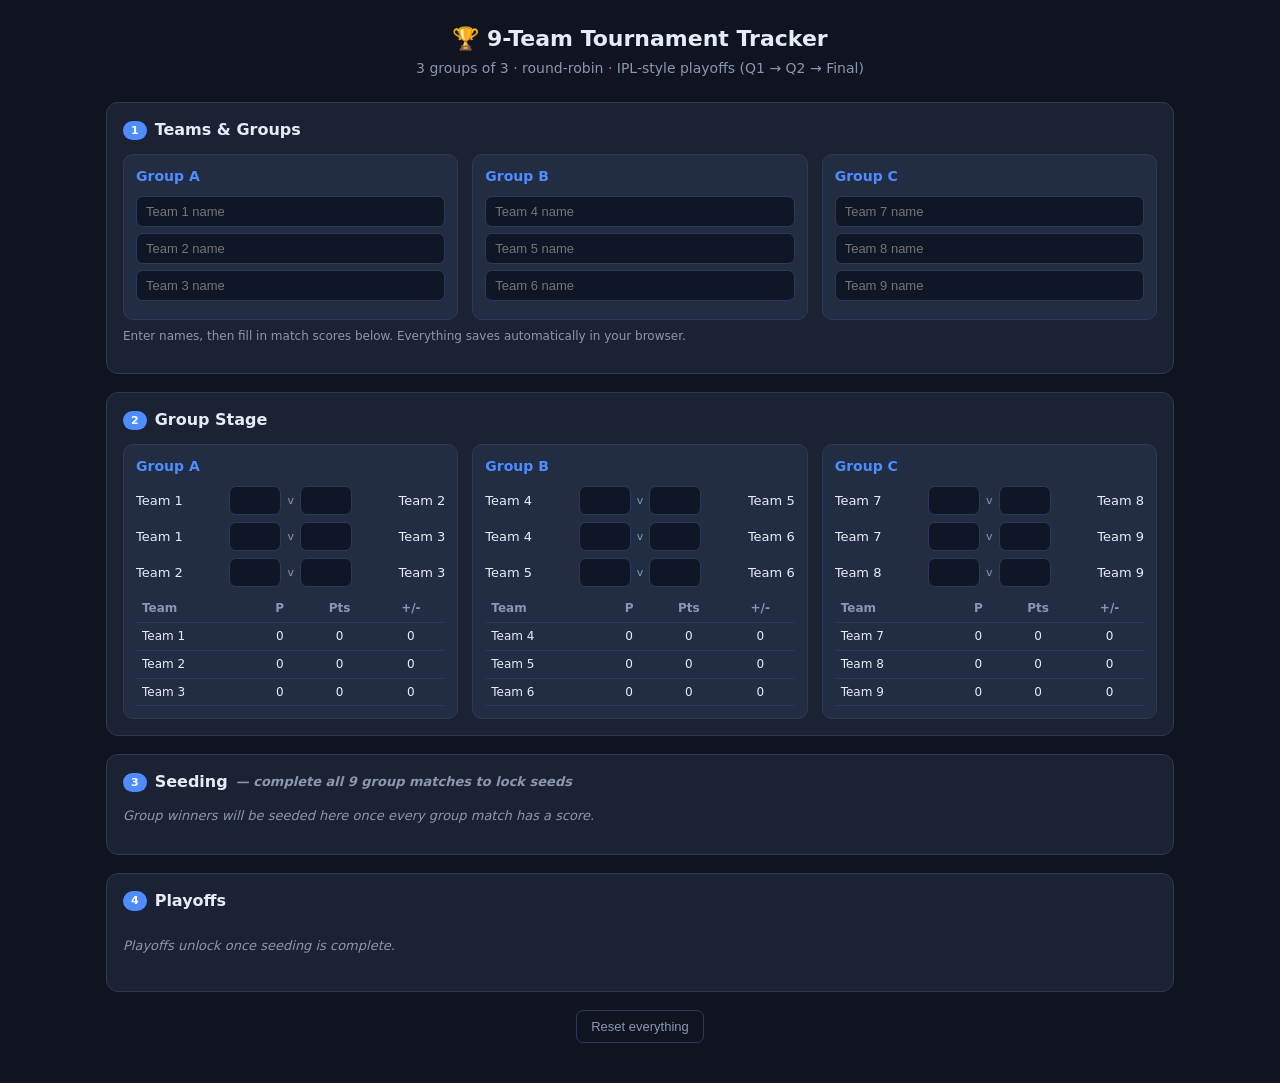
==== index.html @ 706b5936 "9-team tournament tracker: groups + IPL-style playoffs" ====
<!DOCTYPE html>
<html lang="en">
<head>
<meta charset="UTF-8" />
<meta name="viewport" content="width=device-width, initial-scale=1.0" />
<title>9-Team Tournament — Groups + IPL Playoffs</title>
<style>
  :root {
    --bg: #0f1420;
    --card: #1a2233;
    --card2: #222c42;
    --line: #2e3a55;
    --txt: #e6ecf7;
    --muted: #8b97b0;
    --accent: #4f8cff;
    --win: #2ecc71;
    --gold: #ffcb45;
  }
  * { box-sizing: border-box; }
  body {
    margin: 0; font-family: system-ui, -apple-system, Segoe UI, Roboto, sans-serif;
    background: var(--bg); color: var(--txt); line-height: 1.4;
  }
  header {
    padding: 24px 16px 8px; text-align: center;
  }
  header h1 { margin: 0 0 4px; font-size: 22px; }
  header p { margin: 0; color: var(--muted); font-size: 14px; }
  main { max-width: 1100px; margin: 0 auto; padding: 16px; }
  .section { background: var(--card); border: 1px solid var(--line); border-radius: 12px; padding: 16px; margin-bottom: 18px; }
  .section h2 { margin: 0 0 12px; font-size: 16px; display: flex; align-items: center; gap: 8px; }
  .badge { background: var(--accent); color: #fff; font-size: 11px; padding: 2px 8px; border-radius: 99px; }
  .grid3 { display: grid; grid-template-columns: repeat(3, 1fr); gap: 14px; }
  @media (max-width: 720px) { .grid3 { grid-template-columns: 1fr; } }
  .group { background: var(--card2); border: 1px solid var(--line); border-radius: 10px; padding: 12px; }
  .group h3 { margin: 0 0 10px; font-size: 14px; color: var(--accent); }
  input[type=text] {
    width: 100%; background: #0f1626; border: 1px solid var(--line); color: var(--txt);
    border-radius: 7px; padding: 7px 9px; font-size: 13px; margin-bottom: 6px;
  }
  input[type=number] {
    width: 52px; background: #0f1626; border: 1px solid var(--line); color: var(--txt);
    border-radius: 7px; padding: 6px; font-size: 13px; text-align: center;
  }
  input:focus { outline: 1px solid var(--accent); border-color: var(--accent); }
  table { width: 100%; border-collapse: collapse; font-size: 12px; margin-top: 8px; }
  th, td { padding: 5px 6px; text-align: center; border-bottom: 1px solid var(--line); }
  th { color: var(--muted); font-weight: 600; }
  td.name { text-align: left; }
  tr.leader td { color: var(--gold); font-weight: 700; }
  .match { display: flex; align-items: center; gap: 6px; margin-bottom: 7px; font-size: 13px; }
  .match .t { flex: 1; min-width: 0; overflow: hidden; text-overflow: ellipsis; white-space: nowrap; }
  .match .t.right { text-align: right; }
  .match .vs { color: var(--muted); font-size: 11px; }
  .winnerTag { color: var(--win); font-weight: 700; }
  .playoffs { display: grid; grid-template-columns: repeat(3, 1fr); gap: 14px; align-items: start; }
  @media (max-width: 720px) { .playoffs { grid-template-columns: 1fr; } }
  .po { background: var(--card2); border: 1px solid var(--line); border-radius: 10px; padding: 12px; }
  .po h4 { margin: 0 0 4px; font-size: 13px; }
  .po .desc { color: var(--muted); font-size: 11px; margin-bottom: 10px; }
  .po.final { border-color: var(--gold); }
  .champion { text-align: center; font-size: 20px; font-weight: 800; color: var(--gold); margin-top: 6px; }
  .seedline { font-size: 13px; padding: 6px 0; border-bottom: 1px solid var(--line); display: flex; gap: 8px; }
  .seedline .s { color: var(--accent); font-weight: 700; width: 56px; }
  .pending { color: var(--muted); font-style: italic; font-size: 13px; }
  button {
    background: var(--accent); color: #fff; border: none; border-radius: 7px;
    padding: 8px 14px; font-size: 13px; cursor: pointer;
  }
  button.ghost { background: transparent; border: 1px solid var(--line); color: var(--muted); }
  .toolbar { display: flex; gap: 10px; justify-content: center; margin: 4px 0 24px; }
  .hint { color: var(--muted); font-size: 12px; margin-top: 8px; }
</style>
</head>
<body>
<header>
  <h1>🏆 9-Team Tournament Tracker</h1>
  <p>3 groups of 3 · round-robin · IPL-style playoffs (Q1 → Q2 → Final)</p>
</header>
<main>
  <section class="section">
    <h2><span class="badge">1</span> Teams &amp; Groups</h2>
    <div class="grid3" id="setup"></div>
    <p class="hint">Enter names, then fill in match scores below. Everything saves automatically in your browser.</p>
  </section>

  <section class="section">
    <h2><span class="badge">2</span> Group Stage</h2>
    <div class="grid3" id="groups"></div>
  </section>

  <section class="section">
    <h2><span class="badge">3</span> Seeding <span class="pending" id="seedStatus"></span></h2>
    <div id="seeds"></div>
  </section>

  <section class="section">
    <h2><span class="badge">4</span> Playoffs</h2>
    <div class="playoffs" id="playoffs"></div>
    <div class="champion" id="champion"></div>
  </section>

  <div class="toolbar">
    <button class="ghost" id="resetBtn">Reset everything</button>
  </div>
</main>

<script>
const GROUPS = ["A", "B", "C"];
// 3 round-robin matches per group of 3 teams (indices within the group)
const PAIRS = [[0, 1], [0, 2], [1, 2]];
const KEY = "tournament9-v1";

const blank = () => ({
  teams: Array(9).fill(""),
  group: { A: PAIRS.map(() => ({ a: "", b: "" })),
           B: PAIRS.map(() => ({ a: "", b: "" })),
           C: PAIRS.map(() => ({ a: "", b: "" })) },
  playoff: { q1: { a: "", b: "" }, q2: { a: "", b: "" }, final: { a: "", b: "" } },
});

let state = load();

function load() {
  try {
    const s = JSON.parse(localStorage.getItem(KEY));
    if (s && s.teams && s.teams.length === 9) return s;
  } catch (e) {}
  return blank();
}
function save() { localStorage.setItem(KEY, JSON.stringify(state)); }

// group g -> array of 3 global team indices
function groupTeamIndex(g, localIdx) {
  return GROUPS.indexOf(g) * 3 + localIdx;
}
function teamName(globalIdx) {
  return state.teams[globalIdx] || `Team ${globalIdx + 1}`;
}
function num(v) { return v === "" || v === null ? null : Number(v); }

// Compute standings for one group. Returns rows sorted best-first.
function standings(g) {
  const rows = [0, 1, 2].map(li => ({
    li, gi: groupTeamIndex(g, li), name: teamName(groupTeamIndex(g, li)),
    pld: 0, pts: 0, sf: 0, sa: 0,
  }));
  state.group[g].forEach((m, mi) => {
    const a = num(m.a), b = num(m.b);
    if (a === null || b === null) return;
    const [la, lb] = PAIRS[mi];
    const ra = rows.find(r => r.li === la), rb = rows.find(r => r.li === lb);
    ra.pld++; rb.pld++; ra.sf += a; ra.sa += b; rb.sf += b; rb.sa += a;
    if (a > b) ra.pts += 2; else if (b > a) rb.pts += 2; else { ra.pts++; rb.pts++; }
  });
  rows.forEach(r => r.diff = r.sf - r.sa);
  rows.sort((x, y) => y.pts - x.pts || y.diff - x.diff || y.sf - x.sf);
  return rows;
}

function groupComplete(g) {
  return state.group[g].every(m => num(m.a) !== null && num(m.b) !== null);
}

// The seeded group winners (only when all groups complete). Seeds 1..3 best-first.
function seeds() {
  if (!GROUPS.every(groupComplete)) return null;
  const winners = GROUPS.map(g => {
    const top = standings(g)[0];
    return { g, ...top };
  });
  winners.sort((x, y) => y.pts - x.pts || y.diff - x.diff || y.sf - x.sf);
  return winners; // [seed1, seed2, seed3]
}

// winner of a match object given two team objects {gi,name}; null if no result/tie
function matchWinner(m) {
  const a = num(m.a), b = num(m.b);
  if (a === null || b === null || a === b) return null;
  return a > b ? "a" : "b";
}

function render() {
  renderSetup();
  renderGroups();
  renderSeeds();
  renderPlayoffs();
  save();
}

function renderSetup() {
  const el = document.getElementById("setup");
  el.innerHTML = GROUPS.map(g => `
    <div class="group">
      <h3>Group ${g}</h3>
      ${[0, 1, 2].map(li => {
        const gi = groupTeamIndex(g, li);
        return `<input type="text" data-team="${gi}" placeholder="Team ${gi + 1} name" value="${escapeHtml(state.teams[gi])}" />`;
      }).join("")}
    </div>`).join("");
  el.querySelectorAll("input[data-team]").forEach(inp => {
    inp.addEventListener("input", e => {
      state.teams[+e.target.dataset.team] = e.target.value;
      // re-render dependent views but keep focus on this input
      renderGroups(); renderSeeds(); renderPlayoffs(); save();
    });
  });
}

function renderGroups() {
  const el = document.getElementById("groups");
  el.innerHTML = GROUPS.map(g => {
    const rows = standings(g);
    const matches = PAIRS.map((p, mi) => {
      const m = state.group[g][mi];
      const w = matchWinner(m);
      const an = teamName(groupTeamIndex(g, p[0]));
      const bn = teamName(groupTeamIndex(g, p[1]));
      return `<div class="match">
        <span class="t ${w === 'a' ? 'winnerTag' : ''}">${escapeHtml(an)}</span>
        <input type="number" min="0" data-g="${g}" data-m="${mi}" data-s="a" value="${m.a}" />
        <span class="vs">v</span>
        <input type="number" min="0" data-g="${g}" data-m="${mi}" data-s="b" value="${m.b}" />
        <span class="t right ${w === 'b' ? 'winnerTag' : ''}">${escapeHtml(bn)}</span>
      </div>`;
    }).join("");
    const table = `<table>
      <tr><th class="name" style="text-align:left">Team</th><th>P</th><th>Pts</th><th>+/-</th></tr>
      ${rows.map((r, i) => `<tr class="${i === 0 && groupComplete(g) ? 'leader' : ''}">
        <td class="name">${escapeHtml(r.name)}${i === 0 && groupComplete(g) ? ' 🥇' : ''}</td>
        <td>${r.pld}</td><td>${r.pts}</td><td>${r.diff > 0 ? '+' : ''}${r.diff}</td></tr>`).join("")}
    </table>`;
    return `<div class="group"><h3>Group ${g}</h3>${matches}${table}</div>`;
  }).join("");
  el.querySelectorAll("input[type=number]").forEach(inp => {
    inp.addEventListener("input", e => {
      const { g, m, s } = e.target.dataset;
      state.group[g][+m][s] = e.target.value;
      renderGroups(); renderSeeds(); renderPlayoffs(); save();
      refocus(e.target);
    });
  });
}

function renderSeeds() {
  const el = document.getElementById("seeds");
  const status = document.getElementById("seedStatus");
  const sd = seeds();
  if (!sd) {
    status.textContent = "— complete all 9 group matches to lock seeds";
    el.innerHTML = `<p class="pending">Group winners will be seeded here once every group match has a score.</p>`;
    return;
  }
  status.textContent = "";
  el.innerHTML = sd.map((w, i) => `
    <div class="seedline"><span class="s">Seed ${i + 1}</span>
      <span>${escapeHtml(w.name)} <span style="color:var(--muted)">(Group ${w.g} winner · ${w.pts} pts)</span></span>
    </div>`).join("");
}

function renderPlayoffs() {
  const el = document.getElementById("playoffs");
  const champEl = document.getElementById("champion");
  const sd = seeds();
  if (!sd) {
    el.innerHTML = `<p class="pending">Playoffs unlock once seeding is complete.</p>`;
    champEl.textContent = "";
    return;
  }
  const [s1, s2, s3] = sd;

  // Qualifier 1: seed1 v seed2
  const q1 = state.playoff.q1;
  const q1w = matchWinner(q1); // 'a' = s1, 'b' = s2
  const q1Winner = q1w === "a" ? s1 : q1w === "b" ? s2 : null;
  const q1Loser = q1w === "a" ? s2 : q1w === "b" ? s1 : null;

  // Qualifier 2: loser of Q1 v seed3
  const q2 = state.playoff.q2;
  const q2w = matchWinner(q2); // 'a' = q1Loser, 'b' = s3
  const q2Winner = q2w === "a" ? q1Loser : q2w === "b" ? s3 : null;

  // Final: Q1 winner v Q2 winner
  const fin = state.playoff.final;
  const finw = matchWinner(fin);
  const champion = finw === "a" ? q1Winner : finw === "b" ? q2Winner : null;

  el.innerHTML = `
    ${poCard("q1", "Qualifier 1", "Winner → Final · Loser gets a 2nd chance", s1, s2, q1, q1w)}
    ${poCard("q2", "Qualifier 2", "Q1 loser v Seed 3 · Loser is out", q1Loser, s3, q2, q2w, !q1Winner)}
    ${poCard("final", "Final", "Q1 winner v Q2 winner", q1Winner, q2Winner, fin, finw, !(q1Winner && q2Winner), true)}
  `;
  champEl.textContent = champion ? `🏆 Champion: ${champion.name}` : "";

  el.querySelectorAll("input[type=number]").forEach(inp => {
    inp.addEventListener("input", e => {
      const { p, s } = e.target.dataset;
      state.playoff[p][s] = e.target.value;
      renderPlayoffs(); save();
      refocus(e.target);
    });
  });
}

function poCard(key, title, desc, teamA, teamB, m, w, locked, isFinal) {
  const cls = "po" + (isFinal ? " final" : "");
  if (locked || !teamA || !teamB) {
    return `<div class="${cls}"><h4>${title}</h4><div class="desc">${desc}</div>
      <p class="pending">Waiting for previous results…</p></div>`;
  }
  return `<div class="${cls}">
    <h4>${title}</h4><div class="desc">${desc}</div>
    <div class="match">
      <span class="t ${w === 'a' ? 'winnerTag' : ''}">${escapeHtml(teamA.name)}</span>
      <input type="number" min="0" data-p="${key}" data-s="a" value="${m.a}" />
      <span class="vs">v</span>
      <input type="number" min="0" data-p="${key}" data-s="b" value="${m.b}" />
      <span class="t right ${w === 'b' ? 'winnerTag' : ''}">${escapeHtml(teamB.name)}</span>
    </div>
  </div>`;
}

// keep caret in the just-edited input after re-render
function refocus(prev) {
  const sel = `input[type=number]${attrSel(prev)}`;
  const next = document.querySelector(sel);
  if (next) { next.focus(); next.setSelectionRange(next.value.length, next.value.length); }
}
function attrSel(el) {
  return [...el.attributes].filter(a => a.name.startsWith("data-"))
    .map(a => `[${a.name}="${a.value}"]`).join("");
}
function escapeHtml(s) {
  return String(s).replace(/[&<>"']/g, c => ({ "&": "&amp;", "<": "&lt;", ">": "&gt;", '"': "&quot;", "'": "&#39;" }[c]));
}

document.getElementById("resetBtn").addEventListener("click", () => {
  if (confirm("Clear all teams and scores?")) { state = blank(); render(); }
});

render();
</script>
</body>
</html>
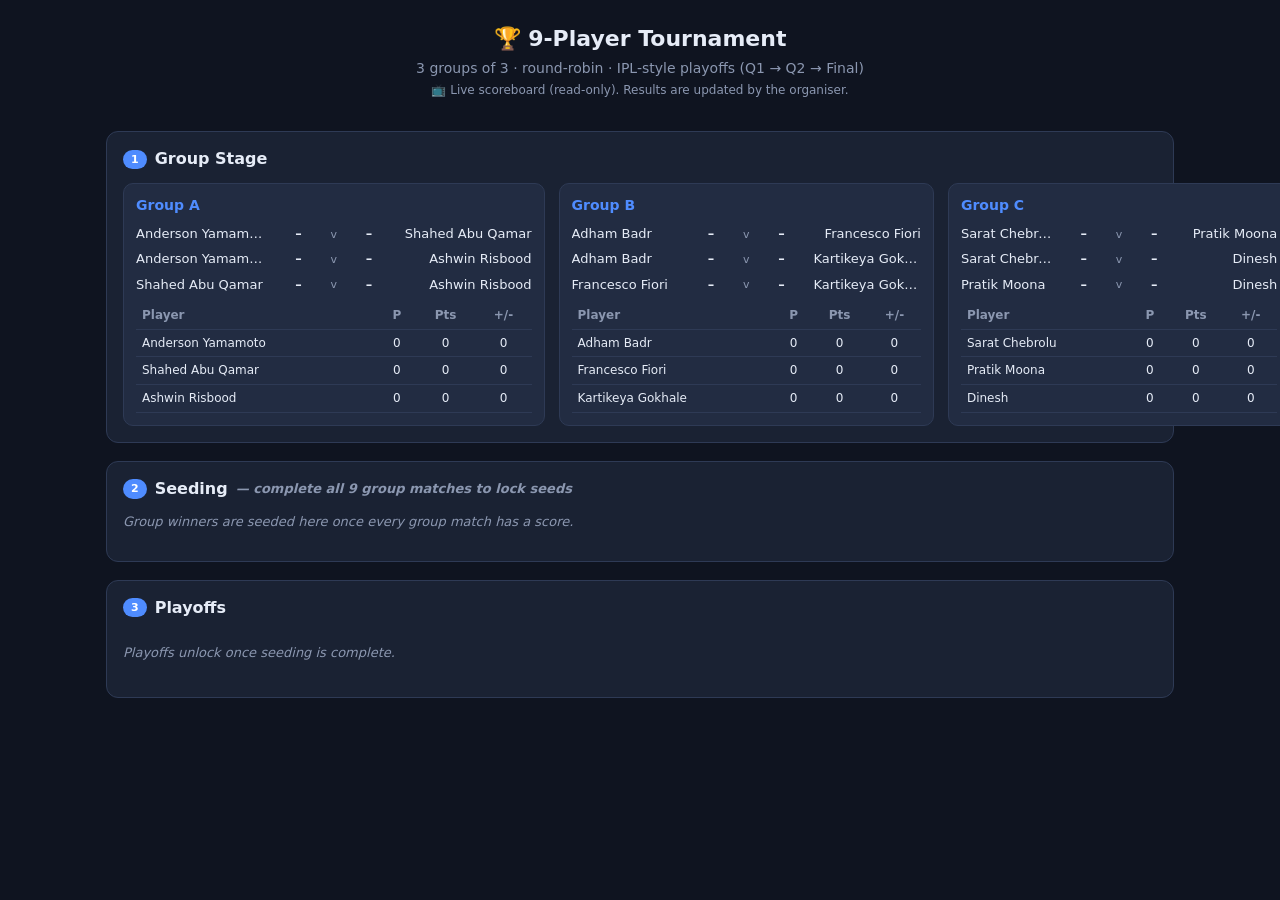
==== commit 0cad1963: "Add 9 named players, random draw, read-only public scoreboard + passcode-gated admin editor" ====
--- a/index.html
+++ b/index.html
@@ -3,342 +3,37 @@
 <head>
 <meta charset="UTF-8" />
 <meta name="viewport" content="width=device-width, initial-scale=1.0" />
-<title>9-Team Tournament — Groups + IPL Playoffs</title>
-<style>
-  :root {
-    --bg: #0f1420;
-    --card: #1a2233;
-    --card2: #222c42;
-    --line: #2e3a55;
-    --txt: #e6ecf7;
-    --muted: #8b97b0;
-    --accent: #4f8cff;
-    --win: #2ecc71;
-    --gold: #ffcb45;
-  }
-  * { box-sizing: border-box; }
-  body {
-    margin: 0; font-family: system-ui, -apple-system, Segoe UI, Roboto, sans-serif;
-    background: var(--bg); color: var(--txt); line-height: 1.4;
-  }
-  header {
-    padding: 24px 16px 8px; text-align: center;
-  }
-  header h1 { margin: 0 0 4px; font-size: 22px; }
-  header p { margin: 0; color: var(--muted); font-size: 14px; }
-  main { max-width: 1100px; margin: 0 auto; padding: 16px; }
-  .section { background: var(--card); border: 1px solid var(--line); border-radius: 12px; padding: 16px; margin-bottom: 18px; }
-  .section h2 { margin: 0 0 12px; font-size: 16px; display: flex; align-items: center; gap: 8px; }
-  .badge { background: var(--accent); color: #fff; font-size: 11px; padding: 2px 8px; border-radius: 99px; }
-  .grid3 { display: grid; grid-template-columns: repeat(3, 1fr); gap: 14px; }
-  @media (max-width: 720px) { .grid3 { grid-template-columns: 1fr; } }
-  .group { background: var(--card2); border: 1px solid var(--line); border-radius: 10px; padding: 12px; }
-  .group h3 { margin: 0 0 10px; font-size: 14px; color: var(--accent); }
-  input[type=text] {
-    width: 100%; background: #0f1626; border: 1px solid var(--line); color: var(--txt);
-    border-radius: 7px; padding: 7px 9px; font-size: 13px; margin-bottom: 6px;
-  }
-  input[type=number] {
-    width: 52px; background: #0f1626; border: 1px solid var(--line); color: var(--txt);
-    border-radius: 7px; padding: 6px; font-size: 13px; text-align: center;
-  }
-  input:focus { outline: 1px solid var(--accent); border-color: var(--accent); }
-  table { width: 100%; border-collapse: collapse; font-size: 12px; margin-top: 8px; }
-  th, td { padding: 5px 6px; text-align: center; border-bottom: 1px solid var(--line); }
-  th { color: var(--muted); font-weight: 600; }
-  td.name { text-align: left; }
-  tr.leader td { color: var(--gold); font-weight: 700; }
-  .match { display: flex; align-items: center; gap: 6px; margin-bottom: 7px; font-size: 13px; }
-  .match .t { flex: 1; min-width: 0; overflow: hidden; text-overflow: ellipsis; white-space: nowrap; }
-  .match .t.right { text-align: right; }
-  .match .vs { color: var(--muted); font-size: 11px; }
-  .winnerTag { color: var(--win); font-weight: 700; }
-  .playoffs { display: grid; grid-template-columns: repeat(3, 1fr); gap: 14px; align-items: start; }
-  @media (max-width: 720px) { .playoffs { grid-template-columns: 1fr; } }
-  .po { background: var(--card2); border: 1px solid var(--line); border-radius: 10px; padding: 12px; }
-  .po h4 { margin: 0 0 4px; font-size: 13px; }
-  .po .desc { color: var(--muted); font-size: 11px; margin-bottom: 10px; }
-  .po.final { border-color: var(--gold); }
-  .champion { text-align: center; font-size: 20px; font-weight: 800; color: var(--gold); margin-top: 6px; }
-  .seedline { font-size: 13px; padding: 6px 0; border-bottom: 1px solid var(--line); display: flex; gap: 8px; }
-  .seedline .s { color: var(--accent); font-weight: 700; width: 56px; }
-  .pending { color: var(--muted); font-style: italic; font-size: 13px; }
-  button {
-    background: var(--accent); color: #fff; border: none; border-radius: 7px;
-    padding: 8px 14px; font-size: 13px; cursor: pointer;
-  }
-  button.ghost { background: transparent; border: 1px solid var(--line); color: var(--muted); }
-  .toolbar { display: flex; gap: 10px; justify-content: center; margin: 4px 0 24px; }
-  .hint { color: var(--muted); font-size: 12px; margin-top: 8px; }
-</style>
+<title>9-Player Tournament — Live Scoreboard</title>
+<link rel="stylesheet" href="style.css" />
 </head>
 <body>
 <header>
-  <h1>🏆 9-Team Tournament Tracker</h1>
+  <h1>🏆 9-Player Tournament</h1>
   <p>3 groups of 3 · round-robin · IPL-style playoffs (Q1 → Q2 → Final)</p>
 </header>
+<p class="note">📺 Live scoreboard (read-only). Results are updated by the organiser.</p>
 <main>
   <section class="section">
-    <h2><span class="badge">1</span> Teams &amp; Groups</h2>
-    <div class="grid3" id="setup"></div>
-    <p class="hint">Enter names, then fill in match scores below. Everything saves automatically in your browser.</p>
-  </section>
-
-  <section class="section">
-    <h2><span class="badge">2</span> Group Stage</h2>
+    <h2><span class="badge">1</span> Group Stage</h2>
     <div class="grid3" id="groups"></div>
   </section>
 
   <section class="section">
-    <h2><span class="badge">3</span> Seeding <span class="pending" id="seedStatus"></span></h2>
+    <h2><span class="badge">2</span> Seeding <span class="pending" id="seedStatus"></span></h2>
     <div id="seeds"></div>
   </section>
 
   <section class="section">
-    <h2><span class="badge">4</span> Playoffs</h2>
+    <h2><span class="badge">3</span> Playoffs</h2>
     <div class="playoffs" id="playoffs"></div>
     <div class="champion" id="champion"></div>
   </section>
-
-  <div class="toolbar">
-    <button class="ghost" id="resetBtn">Reset everything</button>
-  </div>
 </main>
 
+<script src="data.js"></script>
+<script src="logic.js"></script>
 <script>
-const GROUPS = ["A", "B", "C"];
-// 3 round-robin matches per group of 3 teams (indices within the group)
-const PAIRS = [[0, 1], [0, 2], [1, 2]];
-const KEY = "tournament9-v1";
-
-const blank = () => ({
-  teams: Array(9).fill(""),
-  group: { A: PAIRS.map(() => ({ a: "", b: "" })),
-           B: PAIRS.map(() => ({ a: "", b: "" })),
-           C: PAIRS.map(() => ({ a: "", b: "" })) },
-  playoff: { q1: { a: "", b: "" }, q2: { a: "", b: "" }, final: { a: "", b: "" } },
-});
-
-let state = load();
-
-function load() {
-  try {
-    const s = JSON.parse(localStorage.getItem(KEY));
-    if (s && s.teams && s.teams.length === 9) return s;
-  } catch (e) {}
-  return blank();
-}
-function save() { localStorage.setItem(KEY, JSON.stringify(state)); }
-
-// group g -> array of 3 global team indices
-function groupTeamIndex(g, localIdx) {
-  return GROUPS.indexOf(g) * 3 + localIdx;
-}
-function teamName(globalIdx) {
-  return state.teams[globalIdx] || `Team ${globalIdx + 1}`;
-}
-function num(v) { return v === "" || v === null ? null : Number(v); }
-
-// Compute standings for one group. Returns rows sorted best-first.
-function standings(g) {
-  const rows = [0, 1, 2].map(li => ({
-    li, gi: groupTeamIndex(g, li), name: teamName(groupTeamIndex(g, li)),
-    pld: 0, pts: 0, sf: 0, sa: 0,
-  }));
-  state.group[g].forEach((m, mi) => {
-    const a = num(m.a), b = num(m.b);
-    if (a === null || b === null) return;
-    const [la, lb] = PAIRS[mi];
-    const ra = rows.find(r => r.li === la), rb = rows.find(r => r.li === lb);
-    ra.pld++; rb.pld++; ra.sf += a; ra.sa += b; rb.sf += b; rb.sa += a;
-    if (a > b) ra.pts += 2; else if (b > a) rb.pts += 2; else { ra.pts++; rb.pts++; }
-  });
-  rows.forEach(r => r.diff = r.sf - r.sa);
-  rows.sort((x, y) => y.pts - x.pts || y.diff - x.diff || y.sf - x.sf);
-  return rows;
-}
-
-function groupComplete(g) {
-  return state.group[g].every(m => num(m.a) !== null && num(m.b) !== null);
-}
-
-// The seeded group winners (only when all groups complete). Seeds 1..3 best-first.
-function seeds() {
-  if (!GROUPS.every(groupComplete)) return null;
-  const winners = GROUPS.map(g => {
-    const top = standings(g)[0];
-    return { g, ...top };
-  });
-  winners.sort((x, y) => y.pts - x.pts || y.diff - x.diff || y.sf - x.sf);
-  return winners; // [seed1, seed2, seed3]
-}
-
-// winner of a match object given two team objects {gi,name}; null if no result/tie
-function matchWinner(m) {
-  const a = num(m.a), b = num(m.b);
-  if (a === null || b === null || a === b) return null;
-  return a > b ? "a" : "b";
-}
-
-function render() {
-  renderSetup();
-  renderGroups();
-  renderSeeds();
-  renderPlayoffs();
-  save();
-}
-
-function renderSetup() {
-  const el = document.getElementById("setup");
-  el.innerHTML = GROUPS.map(g => `
-    <div class="group">
-      <h3>Group ${g}</h3>
-      ${[0, 1, 2].map(li => {
-        const gi = groupTeamIndex(g, li);
-        return `<input type="text" data-team="${gi}" placeholder="Team ${gi + 1} name" value="${escapeHtml(state.teams[gi])}" />`;
-      }).join("")}
-    </div>`).join("");
-  el.querySelectorAll("input[data-team]").forEach(inp => {
-    inp.addEventListener("input", e => {
-      state.teams[+e.target.dataset.team] = e.target.value;
-      // re-render dependent views but keep focus on this input
-      renderGroups(); renderSeeds(); renderPlayoffs(); save();
-    });
-  });
-}
-
-function renderGroups() {
-  const el = document.getElementById("groups");
-  el.innerHTML = GROUPS.map(g => {
-    const rows = standings(g);
-    const matches = PAIRS.map((p, mi) => {
-      const m = state.group[g][mi];
-      const w = matchWinner(m);
-      const an = teamName(groupTeamIndex(g, p[0]));
-      const bn = teamName(groupTeamIndex(g, p[1]));
-      return `<div class="match">
-        <span class="t ${w === 'a' ? 'winnerTag' : ''}">${escapeHtml(an)}</span>
-        <input type="number" min="0" data-g="${g}" data-m="${mi}" data-s="a" value="${m.a}" />
-        <span class="vs">v</span>
-        <input type="number" min="0" data-g="${g}" data-m="${mi}" data-s="b" value="${m.b}" />
-        <span class="t right ${w === 'b' ? 'winnerTag' : ''}">${escapeHtml(bn)}</span>
-      </div>`;
-    }).join("");
-    const table = `<table>
-      <tr><th class="name" style="text-align:left">Team</th><th>P</th><th>Pts</th><th>+/-</th></tr>
-      ${rows.map((r, i) => `<tr class="${i === 0 && groupComplete(g) ? 'leader' : ''}">
-        <td class="name">${escapeHtml(r.name)}${i === 0 && groupComplete(g) ? ' 🥇' : ''}</td>
-        <td>${r.pld}</td><td>${r.pts}</td><td>${r.diff > 0 ? '+' : ''}${r.diff}</td></tr>`).join("")}
-    </table>`;
-    return `<div class="group"><h3>Group ${g}</h3>${matches}${table}</div>`;
-  }).join("");
-  el.querySelectorAll("input[type=number]").forEach(inp => {
-    inp.addEventListener("input", e => {
-      const { g, m, s } = e.target.dataset;
-      state.group[g][+m][s] = e.target.value;
-      renderGroups(); renderSeeds(); renderPlayoffs(); save();
-      refocus(e.target);
-    });
-  });
-}
-
-function renderSeeds() {
-  const el = document.getElementById("seeds");
-  const status = document.getElementById("seedStatus");
-  const sd = seeds();
-  if (!sd) {
-    status.textContent = "— complete all 9 group matches to lock seeds";
-    el.innerHTML = `<p class="pending">Group winners will be seeded here once every group match has a score.</p>`;
-    return;
-  }
-  status.textContent = "";
-  el.innerHTML = sd.map((w, i) => `
-    <div class="seedline"><span class="s">Seed ${i + 1}</span>
-      <span>${escapeHtml(w.name)} <span style="color:var(--muted)">(Group ${w.g} winner · ${w.pts} pts)</span></span>
-    </div>`).join("");
-}
-
-function renderPlayoffs() {
-  const el = document.getElementById("playoffs");
-  const champEl = document.getElementById("champion");
-  const sd = seeds();
-  if (!sd) {
-    el.innerHTML = `<p class="pending">Playoffs unlock once seeding is complete.</p>`;
-    champEl.textContent = "";
-    return;
-  }
-  const [s1, s2, s3] = sd;
-
-  // Qualifier 1: seed1 v seed2
-  const q1 = state.playoff.q1;
-  const q1w = matchWinner(q1); // 'a' = s1, 'b' = s2
-  const q1Winner = q1w === "a" ? s1 : q1w === "b" ? s2 : null;
-  const q1Loser = q1w === "a" ? s2 : q1w === "b" ? s1 : null;
-
-  // Qualifier 2: loser of Q1 v seed3
-  const q2 = state.playoff.q2;
-  const q2w = matchWinner(q2); // 'a' = q1Loser, 'b' = s3
-  const q2Winner = q2w === "a" ? q1Loser : q2w === "b" ? s3 : null;
-
-  // Final: Q1 winner v Q2 winner
-  const fin = state.playoff.final;
-  const finw = matchWinner(fin);
-  const champion = finw === "a" ? q1Winner : finw === "b" ? q2Winner : null;
-
-  el.innerHTML = `
-    ${poCard("q1", "Qualifier 1", "Winner → Final · Loser gets a 2nd chance", s1, s2, q1, q1w)}
-    ${poCard("q2", "Qualifier 2", "Q1 loser v Seed 3 · Loser is out", q1Loser, s3, q2, q2w, !q1Winner)}
-    ${poCard("final", "Final", "Q1 winner v Q2 winner", q1Winner, q2Winner, fin, finw, !(q1Winner && q2Winner), true)}
-  `;
-  champEl.textContent = champion ? `🏆 Champion: ${champion.name}` : "";
-
-  el.querySelectorAll("input[type=number]").forEach(inp => {
-    inp.addEventListener("input", e => {
-      const { p, s } = e.target.dataset;
-      state.playoff[p][s] = e.target.value;
-      renderPlayoffs(); save();
-      refocus(e.target);
-    });
-  });
-}
-
-function poCard(key, title, desc, teamA, teamB, m, w, locked, isFinal) {
-  const cls = "po" + (isFinal ? " final" : "");
-  if (locked || !teamA || !teamB) {
-    return `<div class="${cls}"><h4>${title}</h4><div class="desc">${desc}</div>
-      <p class="pending">Waiting for previous results…</p></div>`;
-  }
-  return `<div class="${cls}">
-    <h4>${title}</h4><div class="desc">${desc}</div>
-    <div class="match">
-      <span class="t ${w === 'a' ? 'winnerTag' : ''}">${escapeHtml(teamA.name)}</span>
-      <input type="number" min="0" data-p="${key}" data-s="a" value="${m.a}" />
-      <span class="vs">v</span>
-      <input type="number" min="0" data-p="${key}" data-s="b" value="${m.b}" />
-      <span class="t right ${w === 'b' ? 'winnerTag' : ''}">${escapeHtml(teamB.name)}</span>
-    </div>
-  </div>`;
-}
-
-// keep caret in the just-edited input after re-render
-function refocus(prev) {
-  const sel = `input[type=number]${attrSel(prev)}`;
-  const next = document.querySelector(sel);
-  if (next) { next.focus(); next.setSelectionRange(next.value.length, next.value.length); }
-}
-function attrSel(el) {
-  return [...el.attributes].filter(a => a.name.startsWith("data-"))
-    .map(a => `[${a.name}="${a.value}"]`).join("");
-}
-function escapeHtml(s) {
-  return String(s).replace(/[&<>"']/g, c => ({ "&": "&amp;", "<": "&lt;", ">": "&gt;", '"': "&quot;", "'": "&#39;" }[c]));
-}
-
-document.getElementById("resetBtn").addEventListener("click", () => {
-  if (confirm("Clear all teams and scores?")) { state = blank(); render(); }
-});
-
-render();
+  renderTournament(window.TOURNAMENT, { editable: false });
 </script>
 </body>
 </html>
--- a/style.css
+++ b/style.css
@@ -0,0 +1,51 @@
+:root {
+  --bg: #0f1420; --card: #1a2233; --card2: #222c42; --line: #2e3a55;
+  --txt: #e6ecf7; --muted: #8b97b0; --accent: #4f8cff; --win: #2ecc71; --gold: #ffcb45;
+}
+* { box-sizing: border-box; }
+body { margin: 0; font-family: system-ui, -apple-system, Segoe UI, Roboto, sans-serif; background: var(--bg); color: var(--txt); line-height: 1.4; }
+header { padding: 24px 16px 8px; text-align: center; }
+header h1 { margin: 0 0 4px; font-size: 22px; }
+header p { margin: 0; color: var(--muted); font-size: 14px; }
+main { max-width: 1100px; margin: 0 auto; padding: 16px; }
+.section { background: var(--card); border: 1px solid var(--line); border-radius: 12px; padding: 16px; margin-bottom: 18px; }
+.section h2 { margin: 0 0 12px; font-size: 16px; display: flex; align-items: center; gap: 8px; }
+.badge { background: var(--accent); color: #fff; font-size: 11px; padding: 2px 8px; border-radius: 99px; }
+.grid3 { display: grid; grid-template-columns: repeat(3, 1fr); gap: 14px; }
+@media (max-width: 720px) { .grid3 { grid-template-columns: 1fr; } }
+.group { background: var(--card2); border: 1px solid var(--line); border-radius: 10px; padding: 12px; }
+.group h3 { margin: 0 0 10px; font-size: 14px; color: var(--accent); }
+input[type=number] { width: 52px; background: #0f1626; border: 1px solid var(--line); color: var(--txt); border-radius: 7px; padding: 6px; font-size: 13px; text-align: center; }
+input[type=text], input[type=password] { background: #0f1626; border: 1px solid var(--line); color: var(--txt); border-radius: 7px; padding: 8px 10px; font-size: 14px; }
+input:focus { outline: 1px solid var(--accent); border-color: var(--accent); }
+table { width: 100%; border-collapse: collapse; font-size: 12px; margin-top: 8px; }
+th, td { padding: 5px 6px; text-align: center; border-bottom: 1px solid var(--line); }
+th { color: var(--muted); font-weight: 600; }
+td.name { text-align: left; }
+tr.leader td { color: var(--gold); font-weight: 700; }
+.match { display: flex; align-items: center; gap: 6px; margin-bottom: 7px; font-size: 13px; }
+.match .t { flex: 1; min-width: 0; overflow: hidden; text-overflow: ellipsis; white-space: nowrap; }
+.match .t.right { text-align: right; }
+.match .vs { color: var(--muted); font-size: 11px; }
+.match .score { width: 52px; text-align: center; font-weight: 700; }
+.winnerTag { color: var(--win); font-weight: 700; }
+.playoffs { display: grid; grid-template-columns: repeat(3, 1fr); gap: 14px; align-items: start; }
+@media (max-width: 720px) { .playoffs { grid-template-columns: 1fr; } }
+.po { background: var(--card2); border: 1px solid var(--line); border-radius: 10px; padding: 12px; }
+.po h4 { margin: 0 0 4px; font-size: 13px; }
+.po .desc { color: var(--muted); font-size: 11px; margin-bottom: 10px; }
+.po.final { border-color: var(--gold); }
+.champion { text-align: center; font-size: 20px; font-weight: 800; color: var(--gold); margin-top: 6px; }
+.seedline { font-size: 13px; padding: 6px 0; border-bottom: 1px solid var(--line); display: flex; gap: 8px; }
+.seedline .s { color: var(--accent); font-weight: 700; width: 56px; }
+.pending { color: var(--muted); font-style: italic; font-size: 13px; }
+button { background: var(--accent); color: #fff; border: none; border-radius: 7px; padding: 9px 16px; font-size: 13px; cursor: pointer; }
+button.ghost { background: transparent; border: 1px solid var(--line); color: var(--muted); }
+.toolbar { display: flex; gap: 10px; justify-content: center; flex-wrap: wrap; margin: 4px 0 24px; }
+.hint { color: var(--muted); font-size: 12px; margin-top: 8px; }
+.note { text-align: center; color: var(--muted); font-size: 12px; margin: -4px 0 16px; }
+.adminbar { background: #14253f; border: 1px solid var(--accent); border-radius: 10px; padding: 12px 16px; margin-bottom: 18px; }
+.gate { max-width: 360px; margin: 60px auto; text-align: center; background: var(--card); border: 1px solid var(--line); border-radius: 12px; padding: 28px; }
+.gate input { width: 100%; margin: 12px 0; }
+.gate .err { color: #ff6b6b; font-size: 13px; min-height: 18px; }
+textarea { width: 100%; height: 220px; background: #0f1626; color: var(--txt); border: 1px solid var(--line); border-radius: 8px; padding: 10px; font-family: ui-monospace, Menlo, monospace; font-size: 12px; margin-top: 10px; }
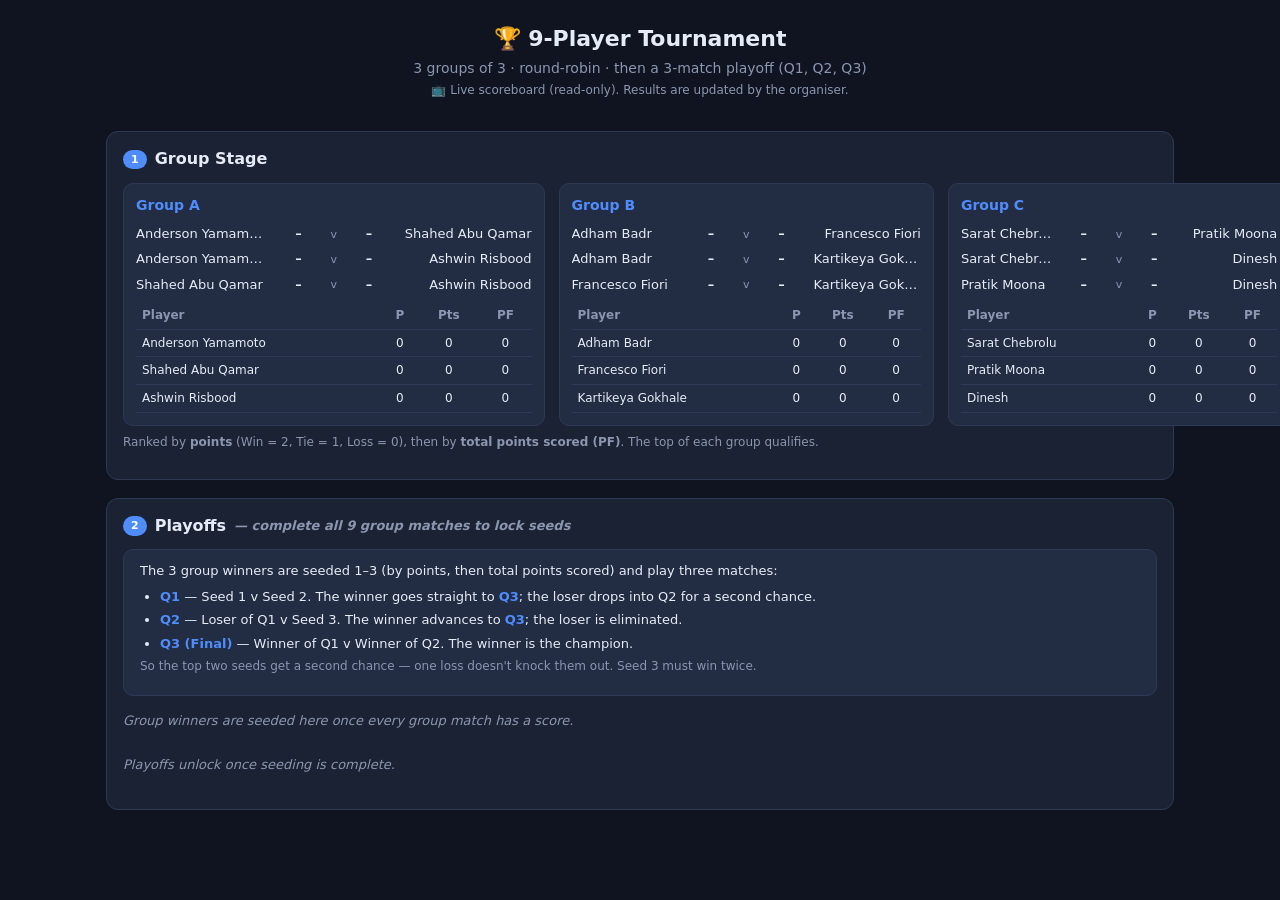
==== commit 0b8f9224: "Rename playoff to Q1/Q2/Q3, merge seeding+playoffs into one explained section, rank by points then p" ====
--- a/index.html
+++ b/index.html
@@ -9,22 +9,28 @@
 <body>
 <header>
   <h1>🏆 9-Player Tournament</h1>
-  <p>3 groups of 3 · round-robin · IPL-style playoffs (Q1 → Q2 → Final)</p>
+  <p>3 groups of 3 · round-robin · then a 3-match playoff (Q1, Q2, Q3)</p>
 </header>
 <p class="note">📺 Live scoreboard (read-only). Results are updated by the organiser.</p>
 <main>
   <section class="section">
     <h2><span class="badge">1</span> Group Stage</h2>
     <div class="grid3" id="groups"></div>
+    <p class="hint">Ranked by <b>points</b> (Win = 2, Tie = 1, Loss = 0), then by <b>total points scored (PF)</b>. The top of each group qualifies.</p>
   </section>
 
   <section class="section">
-    <h2><span class="badge">2</span> Seeding <span class="pending" id="seedStatus"></span></h2>
+    <h2><span class="badge">2</span> Playoffs <span class="pending" id="seedStatus"></span></h2>
+    <div class="explainer">
+      <p>The 3 group winners are seeded 1–3 (by points, then total points scored) and play three matches:</p>
+      <ul>
+        <li><b>Q1</b> — Seed 1 v Seed 2. The winner goes straight to <b>Q3</b>; the loser drops into Q2 for a second chance.</li>
+        <li><b>Q2</b> — Loser of Q1 v Seed 3. The winner advances to <b>Q3</b>; the loser is eliminated.</li>
+        <li><b>Q3 (Final)</b> — Winner of Q1 v Winner of Q2. The winner is the champion.</li>
+      </ul>
+      <p class="hint">So the top two seeds get a second chance — one loss doesn't knock them out. Seed 3 must win twice.</p>
+    </div>
     <div id="seeds"></div>
-  </section>
-
-  <section class="section">
-    <h2><span class="badge">3</span> Playoffs</h2>
     <div class="playoffs" id="playoffs"></div>
     <div class="champion" id="champion"></div>
   </section>
--- a/style.css
+++ b/style.css
@@ -44,6 +44,11 @@
 .toolbar { display: flex; gap: 10px; justify-content: center; flex-wrap: wrap; margin: 4px 0 24px; }
 .hint { color: var(--muted); font-size: 12px; margin-top: 8px; }
 .note { text-align: center; color: var(--muted); font-size: 12px; margin: -4px 0 16px; }
+.explainer { background: var(--card2); border: 1px solid var(--line); border-radius: 10px; padding: 12px 16px; margin-bottom: 16px; font-size: 13px; }
+.explainer p { margin: 0 0 8px; }
+.explainer ul { margin: 0 0 4px; padding-left: 20px; }
+.explainer li { margin-bottom: 5px; }
+.explainer b { color: var(--accent); }
 .adminbar { background: #14253f; border: 1px solid var(--accent); border-radius: 10px; padding: 12px 16px; margin-bottom: 18px; }
 .gate { max-width: 360px; margin: 60px auto; text-align: center; background: var(--card); border: 1px solid var(--line); border-radius: 12px; padding: 28px; }
 .gate input { width: 100%; margin: 12px 0; }
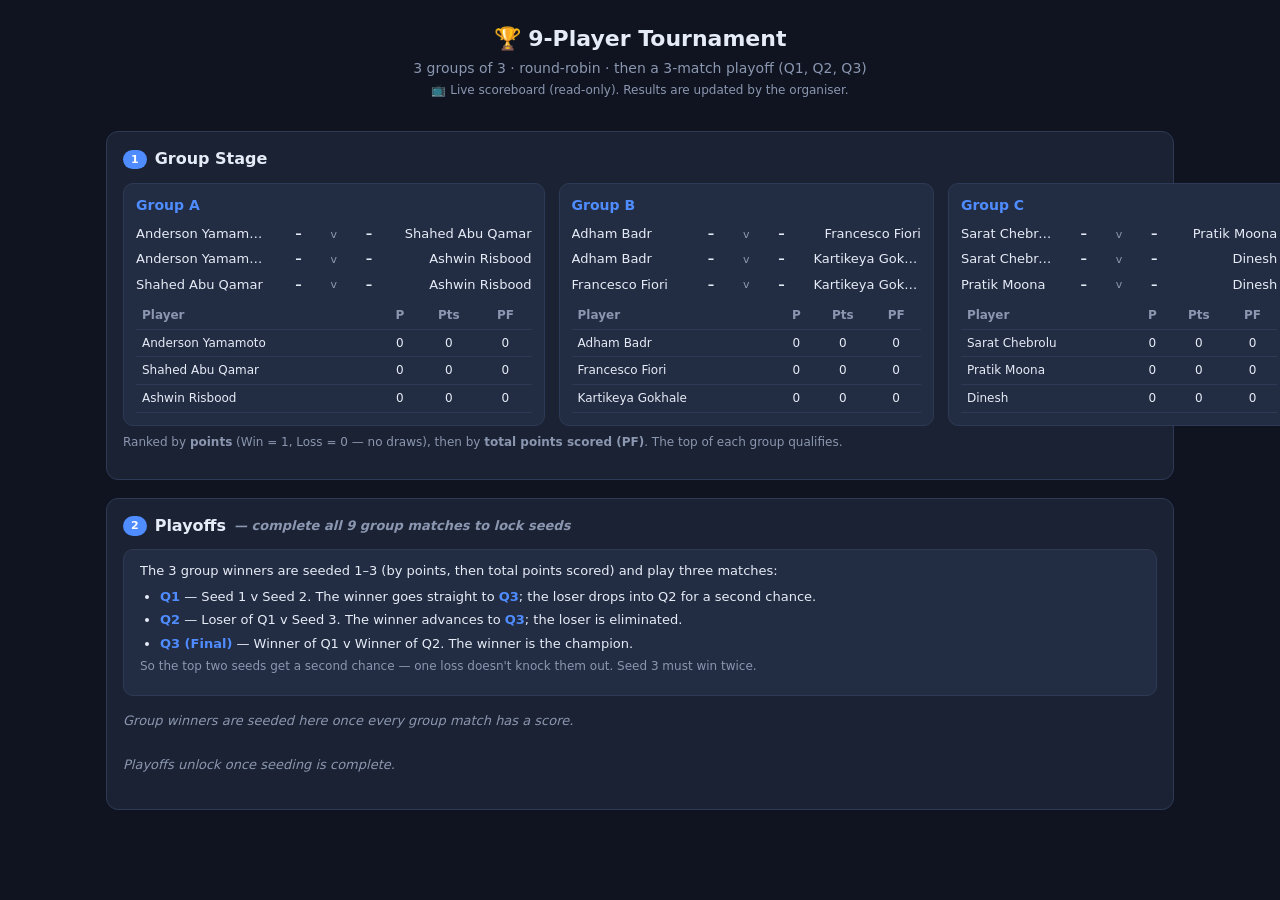
==== commit d961fc12: "Remove draws (matches played to a win); scoring is Win=1, Loss=0; tiebreaker stays points scored" ====
--- a/index.html
+++ b/index.html
@@ -16,7 +16,7 @@
   <section class="section">
     <h2><span class="badge">1</span> Group Stage</h2>
     <div class="grid3" id="groups"></div>
-    <p class="hint">Ranked by <b>points</b> (Win = 2, Tie = 1, Loss = 0), then by <b>total points scored (PF)</b>. The top of each group qualifies.</p>
+    <p class="hint">Ranked by <b>points</b> (Win = 1, Loss = 0 — no draws), then by <b>total points scored (PF)</b>. The top of each group qualifies.</p>
   </section>
 
   <section class="section">
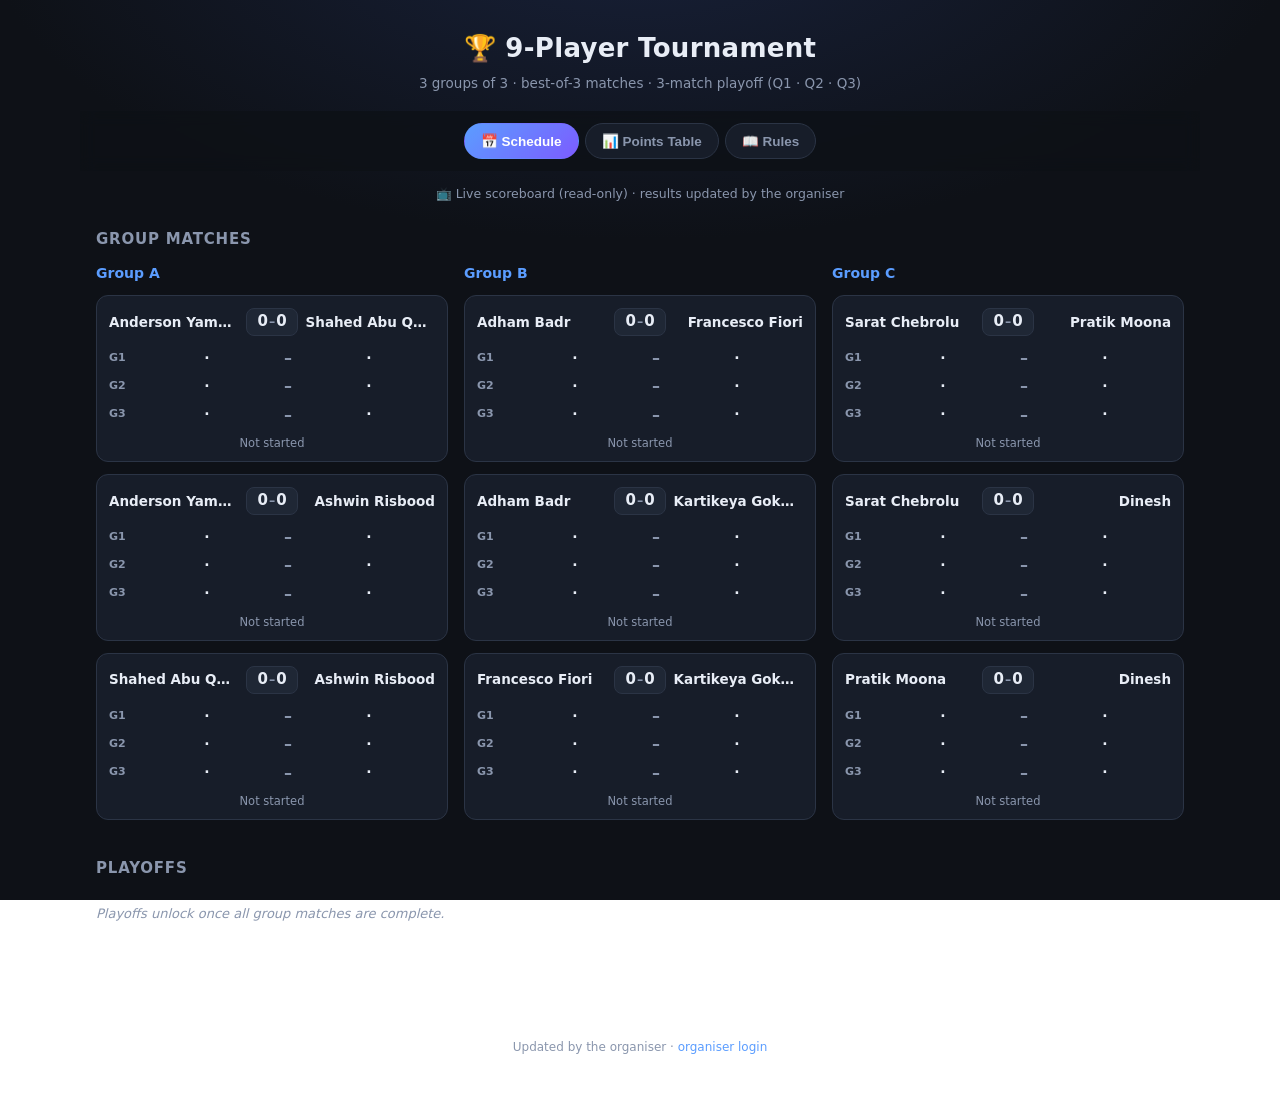
==== commit 3153d997: "Best-of-3 match cards (all 3 games); tabbed pages: Schedule, Points Table, Rules; UI overhaul" ====
--- a/index.html
+++ b/index.html
@@ -3,43 +3,90 @@
 <head>
 <meta charset="UTF-8" />
 <meta name="viewport" content="width=device-width, initial-scale=1.0" />
-<title>9-Player Tournament — Live Scoreboard</title>
+<title>9-Player Tournament</title>
 <link rel="stylesheet" href="style.css" />
 </head>
 <body>
 <header>
   <h1>🏆 9-Player Tournament</h1>
-  <p>3 groups of 3 · round-robin · then a 3-match playoff (Q1, Q2, Q3)</p>
+  <p class="sub">3 groups of 3 · best-of-3 matches · 3-match playoff (Q1 · Q2 · Q3)</p>
 </header>
-<p class="note">📺 Live scoreboard (read-only). Results are updated by the organiser.</p>
+
+<nav class="tabs">
+  <button class="tab active" data-tab="schedule">📅 Schedule</button>
+  <button class="tab" data-tab="table">📊 Points Table</button>
+  <button class="tab" data-tab="rules">📖 Rules</button>
+</nav>
+
 <main>
-  <section class="section">
-    <h2><span class="badge">1</span> Group Stage</h2>
-    <div class="grid3" id="groups"></div>
-    <p class="hint">Ranked by <b>points</b> (Win = 1, Loss = 0 — no draws), then by <b>total points scored (PF)</b>. The top of each group qualifies.</p>
-  </section>
+  <!-- ===== Schedule ===== -->
+  <div class="panel" id="panel-schedule">
+    <p class="note">📺 Live scoreboard (read-only) · results updated by the organiser</p>
+    <h2 class="ph">Group Matches</h2>
+    <div class="grid3" id="groupsMatches"></div>
+    <h2 class="ph">Playoffs</h2>
+    <div class="playoffs" id="playoffs"></div>
+    <div class="champion" id="champion"></div>
+  </div>
 
-  <section class="section">
-    <h2><span class="badge">2</span> Playoffs <span class="pending" id="seedStatus"></span></h2>
-    <div class="explainer">
-      <p>The 3 group winners are seeded 1–3 (by points, then total points scored) and play three matches:</p>
+  <!-- ===== Points Table ===== -->
+  <div class="panel" id="panel-table" hidden>
+    <h2 class="ph">Group Standings</h2>
+    <div class="grid3" id="tables"></div>
+    <h2 class="ph">Seeds <span class="pending" id="seedStatus"></span></h2>
+    <div id="seeds"></div>
+  </div>
+
+  <!-- ===== Rules ===== -->
+  <div class="panel" id="panel-rules" hidden>
+    <div class="rules">
+      <h2 class="ph">How the tournament works</h2>
+
+      <h3>1 · The draw</h3>
+      <p>9 players were drawn at random into three groups of three:</p>
       <ul>
-        <li><b>Q1</b> — Seed 1 v Seed 2. The winner goes straight to <b>Q3</b>; the loser drops into Q2 for a second chance.</li>
-        <li><b>Q2</b> — Loser of Q1 v Seed 3. The winner advances to <b>Q3</b>; the loser is eliminated.</li>
+        <li><b>Group A:</b> Anderson Yamamoto, Shahed Abu Qamar, Ashwin Risbood</li>
+        <li><b>Group B:</b> Adham Badr, Francesco Fiori, Kartikeya Gokhale</li>
+        <li><b>Group C:</b> Sarat Chebrolu, Pratik Moona, Dinesh</li>
+      </ul>
+
+      <h3>2 · Group stage</h3>
+      <ul>
+        <li>Each group is a <b>round-robin</b> — every player plays the other two (3 matches per group).</li>
+        <li>Every match is <b>best of 3 games</b>. First to win 2 games wins the match.</li>
+        <li>Each game is played to a win (<b>win by 2</b> at deuce) — there are <b>no draws</b>.</li>
+        <li>Winning a match = <b>1 point</b>.</li>
+      </ul>
+
+      <h3>3 · Ranking</h3>
+      <p>Players in a group are ranked by:</p>
+      <ol>
+        <li><b>Points</b> (matches won), then</li>
+        <li><b>PF</b> — total points scored across all their games (tiebreaker).</li>
+      </ol>
+      <p>The player at the top of each group qualifies. The three group winners are seeded
+         <b>1–3</b> by the same rule (points, then PF).</p>
+
+      <h3>4 · Playoffs</h3>
+      <p>The 3 seeds play three best-of-3 matches:</p>
+      <ul>
+        <li><b>Q1</b> — Seed 1 v Seed 2. Winner goes straight to <b>Q3</b>; the loser drops to Q2 for a second chance.</li>
+        <li><b>Q2</b> — Loser of Q1 v Seed 3. Winner advances to <b>Q3</b>; the loser is eliminated.</li>
         <li><b>Q3 (Final)</b> — Winner of Q1 v Winner of Q2. The winner is the champion.</li>
       </ul>
-      <p class="hint">So the top two seeds get a second chance — one loss doesn't knock them out. Seed 3 must win twice.</p>
+      <p class="hint">The top two seeds get a second chance — a single loss won't knock them out.
+         Seed 3 must win twice to take the title.</p>
     </div>
-    <div id="seeds"></div>
-    <div class="playoffs" id="playoffs"></div>
-    <div class="champion" id="champion"></div>
-  </section>
+  </div>
 </main>
+
+<footer>Updated by the organiser · <a href="admin.html">organiser login</a></footer>
 
 <script src="data.js"></script>
 <script src="logic.js"></script>
 <script>
-  renderTournament(window.TOURNAMENT, { editable: false });
+  setupTabs();
+  renderAll(window.TOURNAMENT, { editable: false });
 </script>
 </body>
 </html>
--- a/style.css
+++ b/style.css
@@ -1,56 +1,137 @@
 :root {
-  --bg: #0f1420; --card: #1a2233; --card2: #222c42; --line: #2e3a55;
-  --txt: #e6ecf7; --muted: #8b97b0; --accent: #4f8cff; --win: #2ecc71; --gold: #ffcb45;
+  --bg: #0e1117; --bg2: #0b0e14;
+  --card: #171d29; --card2: #1f2735; --line: #2b3445;
+  --txt: #e8edf6; --muted: #8a96ad; --accent: #5b9dff; --accent2: #7c5cff;
+  --win: #34d399; --gold: #ffce4d; --danger: #ff6b6b;
+  --radius: 14px;
 }
 * { box-sizing: border-box; }
-body { margin: 0; font-family: system-ui, -apple-system, Segoe UI, Roboto, sans-serif; background: var(--bg); color: var(--txt); line-height: 1.4; }
-header { padding: 24px 16px 8px; text-align: center; }
-header h1 { margin: 0 0 4px; font-size: 22px; }
-header p { margin: 0; color: var(--muted); font-size: 14px; }
-main { max-width: 1100px; margin: 0 auto; padding: 16px; }
-.section { background: var(--card); border: 1px solid var(--line); border-radius: 12px; padding: 16px; margin-bottom: 18px; }
-.section h2 { margin: 0 0 12px; font-size: 16px; display: flex; align-items: center; gap: 8px; }
-.badge { background: var(--accent); color: #fff; font-size: 11px; padding: 2px 8px; border-radius: 99px; }
-.grid3 { display: grid; grid-template-columns: repeat(3, 1fr); gap: 14px; }
-@media (max-width: 720px) { .grid3 { grid-template-columns: 1fr; } }
-.group { background: var(--card2); border: 1px solid var(--line); border-radius: 10px; padding: 12px; }
-.group h3 { margin: 0 0 10px; font-size: 14px; color: var(--accent); }
-input[type=number] { width: 52px; background: #0f1626; border: 1px solid var(--line); color: var(--txt); border-radius: 7px; padding: 6px; font-size: 13px; text-align: center; }
-input[type=text], input[type=password] { background: #0f1626; border: 1px solid var(--line); color: var(--txt); border-radius: 7px; padding: 8px 10px; font-size: 14px; }
-input:focus { outline: 1px solid var(--accent); border-color: var(--accent); }
-table { width: 100%; border-collapse: collapse; font-size: 12px; margin-top: 8px; }
-th, td { padding: 5px 6px; text-align: center; border-bottom: 1px solid var(--line); }
-th { color: var(--muted); font-weight: 600; }
-td.name { text-align: left; }
-tr.leader td { color: var(--gold); font-weight: 700; }
-.match { display: flex; align-items: center; gap: 6px; margin-bottom: 7px; font-size: 13px; }
-.match .t { flex: 1; min-width: 0; overflow: hidden; text-overflow: ellipsis; white-space: nowrap; }
-.match .t.right { text-align: right; }
-.match .vs { color: var(--muted); font-size: 11px; }
-.match .score { width: 52px; text-align: center; font-weight: 700; }
-.winnerTag { color: var(--win); font-weight: 700; }
-.playoffs { display: grid; grid-template-columns: repeat(3, 1fr); gap: 14px; align-items: start; }
-@media (max-width: 720px) { .playoffs { grid-template-columns: 1fr; } }
-.po { background: var(--card2); border: 1px solid var(--line); border-radius: 10px; padding: 12px; }
-.po h4 { margin: 0 0 4px; font-size: 13px; }
-.po .desc { color: var(--muted); font-size: 11px; margin-bottom: 10px; }
-.po.final { border-color: var(--gold); }
-.champion { text-align: center; font-size: 20px; font-weight: 800; color: var(--gold); margin-top: 6px; }
-.seedline { font-size: 13px; padding: 6px 0; border-bottom: 1px solid var(--line); display: flex; gap: 8px; }
-.seedline .s { color: var(--accent); font-weight: 700; width: 56px; }
+html { scroll-behavior: smooth; }
+body {
+  margin: 0; color: var(--txt); line-height: 1.45;
+  font-family: system-ui, -apple-system, "Segoe UI", Roboto, sans-serif;
+  background: radial-gradient(1200px 600px at 50% -10%, #18213a 0%, var(--bg) 55%) fixed;
+}
+
+/* header */
+header { text-align: center; padding: 30px 16px 10px; }
+header h1 { margin: 0; font-size: 26px; letter-spacing: .3px; }
+header .sub { margin: 6px 0 0; color: var(--muted); font-size: 13.5px; }
+
+/* tabs */
+.tabs {
+  position: sticky; top: 0; z-index: 20; display: flex; gap: 6px; justify-content: center;
+  flex-wrap: wrap; padding: 12px; margin: 8px auto 0; max-width: 1120px;
+  background: rgba(14,17,23,.78); backdrop-filter: blur(8px);
+}
+.tab {
+  background: var(--card); color: var(--muted); border: 1px solid var(--line);
+  padding: 9px 16px; border-radius: 999px; font-size: 13.5px; cursor: pointer;
+  transition: .15s; font-weight: 600;
+}
+.tab:hover { color: var(--txt); border-color: #3a4660; }
+.tab.active { background: linear-gradient(135deg, var(--accent), var(--accent2)); color: #fff; border-color: transparent; }
+
+main { max-width: 1120px; margin: 0 auto; padding: 8px 16px 60px; }
+.panel { animation: fade .25s ease; }
+@keyframes fade { from { opacity: 0; transform: translateY(4px); } to { opacity: 1; transform: none; } }
+
+.ph { font-size: 15px; color: var(--muted); text-transform: uppercase; letter-spacing: .8px;
+  margin: 26px 0 12px; font-weight: 700; }
+.ph:first-child { margin-top: 8px; }
+.note { text-align: center; color: var(--muted); font-size: 12.5px; margin: 6px 0 4px; }
+.hint { color: var(--muted); font-size: 12.5px; margin-top: 10px; }
 .pending { color: var(--muted); font-style: italic; font-size: 13px; }
-button { background: var(--accent); color: #fff; border: none; border-radius: 7px; padding: 9px 16px; font-size: 13px; cursor: pointer; }
+
+.grid3 { display: grid; grid-template-columns: repeat(3, 1fr); gap: 16px; }
+@media (max-width: 760px) { .grid3 { grid-template-columns: 1fr; } }
+
+.gcol h3, .tcard h3 { margin: 0 0 12px; font-size: 14px; color: var(--accent);
+  display: flex; align-items: center; gap: 6px; }
+
+/* match card */
+.matchcard {
+  background: var(--card); border: 1px solid var(--line); border-radius: 12px;
+  padding: 12px 12px 10px; margin-bottom: 12px;
+}
+.matchcard.done { border-color: #2f4a3f; background: linear-gradient(180deg, #16221c 0%, var(--card) 60%); }
+.mhead { display: grid; grid-template-columns: 1fr auto 1fr; align-items: center; gap: 8px; margin-bottom: 10px; }
+.pname { font-size: 13.5px; font-weight: 600; min-width: 0; overflow: hidden; text-overflow: ellipsis; white-space: nowrap; }
+.pname.right { text-align: right; }
+.pname.win { color: var(--win); }
+.tally { font-size: 15px; font-weight: 800; color: var(--txt); background: var(--card2);
+  border: 1px solid var(--line); border-radius: 8px; padding: 2px 10px; }
+.tally small { color: var(--muted); margin: 0 1px; }
+
+.games { display: flex; flex-direction: column; gap: 5px; }
+.grow { display: grid; grid-template-columns: 26px 1fr 18px 1fr; align-items: center; gap: 6px; }
+.grow.dead { opacity: .38; }
+.glabel { color: var(--muted); font-size: 11px; font-weight: 700; }
+.dash { text-align: center; color: var(--muted); font-weight: 700; }
+.dash.wa { color: var(--win); } .dash.wb { color: var(--win); }
+.pts { display: block; text-align: center; font-weight: 700; font-size: 14px; }
+input[type=number] {
+  width: 100%; background: var(--bg2); border: 1px solid var(--line); color: var(--txt);
+  border-radius: 7px; padding: 7px 4px; font-size: 14px; text-align: center; -moz-appearance: textfield;
+}
+input[type=number]::-webkit-outer-spin-button, input[type=number]::-webkit-inner-spin-button { -webkit-appearance: none; margin: 0; }
+input:focus { outline: none; border-color: var(--accent); box-shadow: 0 0 0 2px rgba(91,157,255,.25); }
+.mstatus { margin-top: 9px; font-size: 11.5px; color: var(--muted); text-align: center; }
+.mstatus.ok { color: var(--win); font-weight: 600; }
+
+/* points table */
+.tcard { background: var(--card); border: 1px solid var(--line); border-radius: 12px; padding: 14px; }
+table { width: 100%; border-collapse: collapse; font-size: 13px; }
+th, td { padding: 8px 6px; text-align: center; border-bottom: 1px solid var(--line); }
+th { color: var(--muted); font-weight: 600; font-size: 11.5px; }
+th.name, td.name { text-align: left; }
+tr:last-child td { border-bottom: none; }
+tr.leader td { color: var(--gold); }
+tr.leader td.name { font-weight: 700; }
+
+/* seeds */
+.seedrow { display: grid; grid-template-columns: repeat(3, 1fr); gap: 14px; }
+@media (max-width: 760px) { .seedrow { grid-template-columns: 1fr; } }
+.seedchip { background: var(--card); border: 1px solid var(--line); border-radius: 12px; padding: 14px; }
+.seedchip .s { display: inline-block; font-size: 11px; font-weight: 800; color: #fff;
+  background: linear-gradient(135deg, var(--accent), var(--accent2)); padding: 2px 9px; border-radius: 999px; }
+.seedchip .sn { display: block; font-size: 15px; font-weight: 700; margin: 8px 0 2px; }
+.seedchip .sg { font-size: 11.5px; color: var(--muted); }
+
+/* playoffs */
+.playoffs { display: grid; grid-template-columns: repeat(3, 1fr); gap: 16px; align-items: start; }
+@media (max-width: 760px) { .playoffs { grid-template-columns: 1fr; } }
+.pocard { background: var(--card2); border: 1px solid var(--line); border-radius: 12px; padding: 14px; }
+.pocard.final { border-color: var(--gold); box-shadow: 0 0 0 1px rgba(255,206,77,.2); }
+.potitle { font-size: 14px; font-weight: 800; }
+.podesc { color: var(--muted); font-size: 11.5px; margin: 2px 0 12px; }
+.pocard .matchcard { margin-bottom: 0; }
+.champion { text-align: center; font-size: 22px; font-weight: 800; color: var(--gold); margin-top: 18px; }
+.champion span { color: #fff; }
+
+/* rules */
+.rules { background: var(--card); border: 1px solid var(--line); border-radius: var(--radius); padding: 8px 22px 22px; }
+.rules h3 { color: var(--accent); font-size: 15px; margin: 22px 0 6px; }
+.rules ul, .rules ol { margin: 6px 0; padding-left: 22px; }
+.rules li { margin-bottom: 6px; font-size: 14px; }
+.rules p { font-size: 14px; }
+.rules b { color: var(--txt); }
+
+/* admin / gate / publish */
+button { background: linear-gradient(135deg, var(--accent), var(--accent2)); color: #fff; border: none;
+  border-radius: 9px; padding: 10px 16px; font-size: 13.5px; cursor: pointer; font-weight: 600; }
 button.ghost { background: transparent; border: 1px solid var(--line); color: var(--muted); }
-.toolbar { display: flex; gap: 10px; justify-content: center; flex-wrap: wrap; margin: 4px 0 24px; }
-.hint { color: var(--muted); font-size: 12px; margin-top: 8px; }
-.note { text-align: center; color: var(--muted); font-size: 12px; margin: -4px 0 16px; }
-.explainer { background: var(--card2); border: 1px solid var(--line); border-radius: 10px; padding: 12px 16px; margin-bottom: 16px; font-size: 13px; }
-.explainer p { margin: 0 0 8px; }
-.explainer ul { margin: 0 0 4px; padding-left: 20px; }
-.explainer li { margin-bottom: 5px; }
-.explainer b { color: var(--accent); }
-.adminbar { background: #14253f; border: 1px solid var(--accent); border-radius: 10px; padding: 12px 16px; margin-bottom: 18px; }
-.gate { max-width: 360px; margin: 60px auto; text-align: center; background: var(--card); border: 1px solid var(--line); border-radius: 12px; padding: 28px; }
-.gate input { width: 100%; margin: 12px 0; }
-.gate .err { color: #ff6b6b; font-size: 13px; min-height: 18px; }
-textarea { width: 100%; height: 220px; background: #0f1626; color: var(--txt); border: 1px solid var(--line); border-radius: 8px; padding: 10px; font-family: ui-monospace, Menlo, monospace; font-size: 12px; margin-top: 10px; }
+button.ghost:hover { color: var(--txt); border-color: var(--accent); }
+.toolbar { display: flex; gap: 10px; flex-wrap: wrap; margin: 4px 0 12px; }
+.adminbar { background: #13203a; border: 1px solid var(--accent); border-radius: 12px; padding: 14px 16px; margin-bottom: 16px; font-size: 13px; }
+.gate { max-width: 360px; margin: 70px auto; text-align: center; background: var(--card);
+  border: 1px solid var(--line); border-radius: var(--radius); padding: 30px; }
+.gate input { width: 100%; margin: 12px 0; background: var(--bg2); border: 1px solid var(--line);
+  color: var(--txt); border-radius: 9px; padding: 10px; font-size: 14px; }
+.gate .err { color: var(--danger); font-size: 13px; min-height: 18px; }
+textarea { width: 100%; height: 240px; background: var(--bg2); color: var(--txt); border: 1px solid var(--line);
+  border-radius: 10px; padding: 12px; font-family: ui-monospace, Menlo, monospace; font-size: 12px; }
+
+footer { text-align: center; color: var(--muted); font-size: 12px; padding: 24px 16px 40px; }
+footer a { color: var(--accent); text-decoration: none; }
+code { background: var(--card2); padding: 1px 6px; border-radius: 5px; font-size: 12px; }
